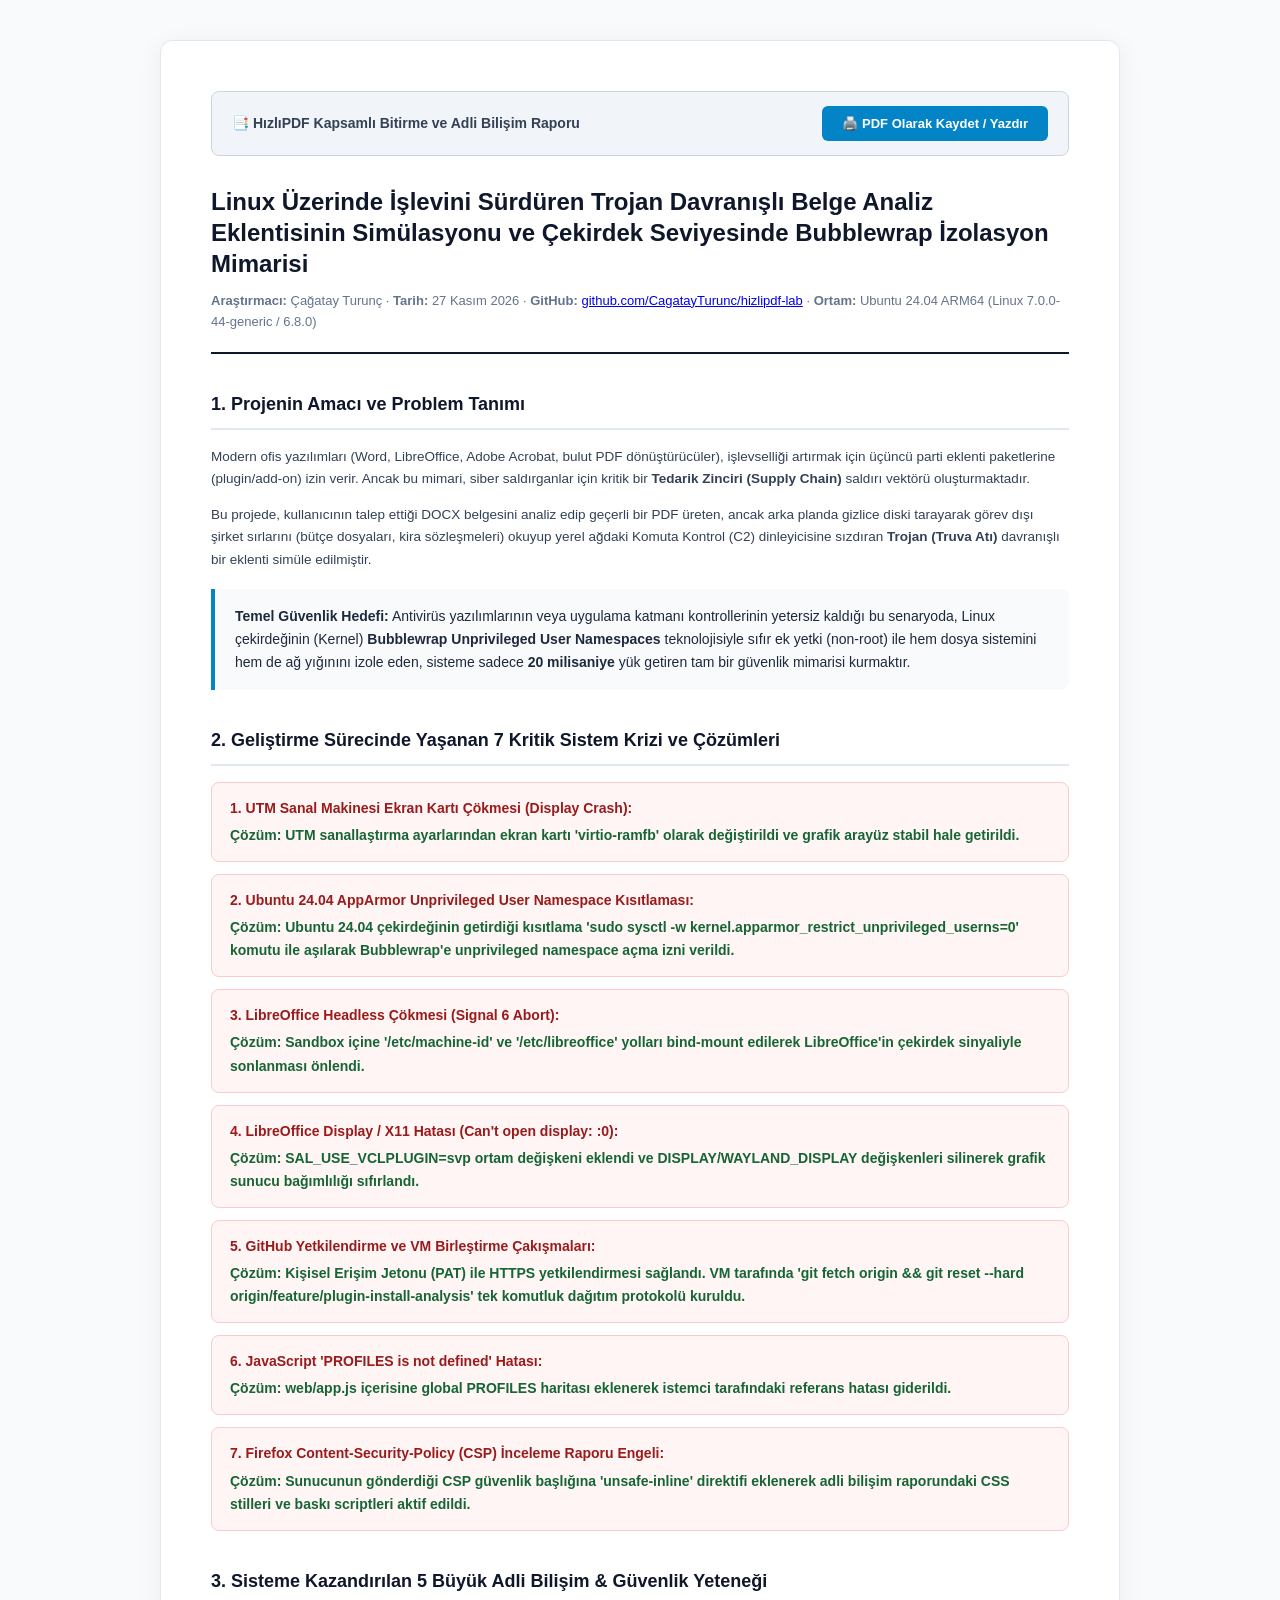
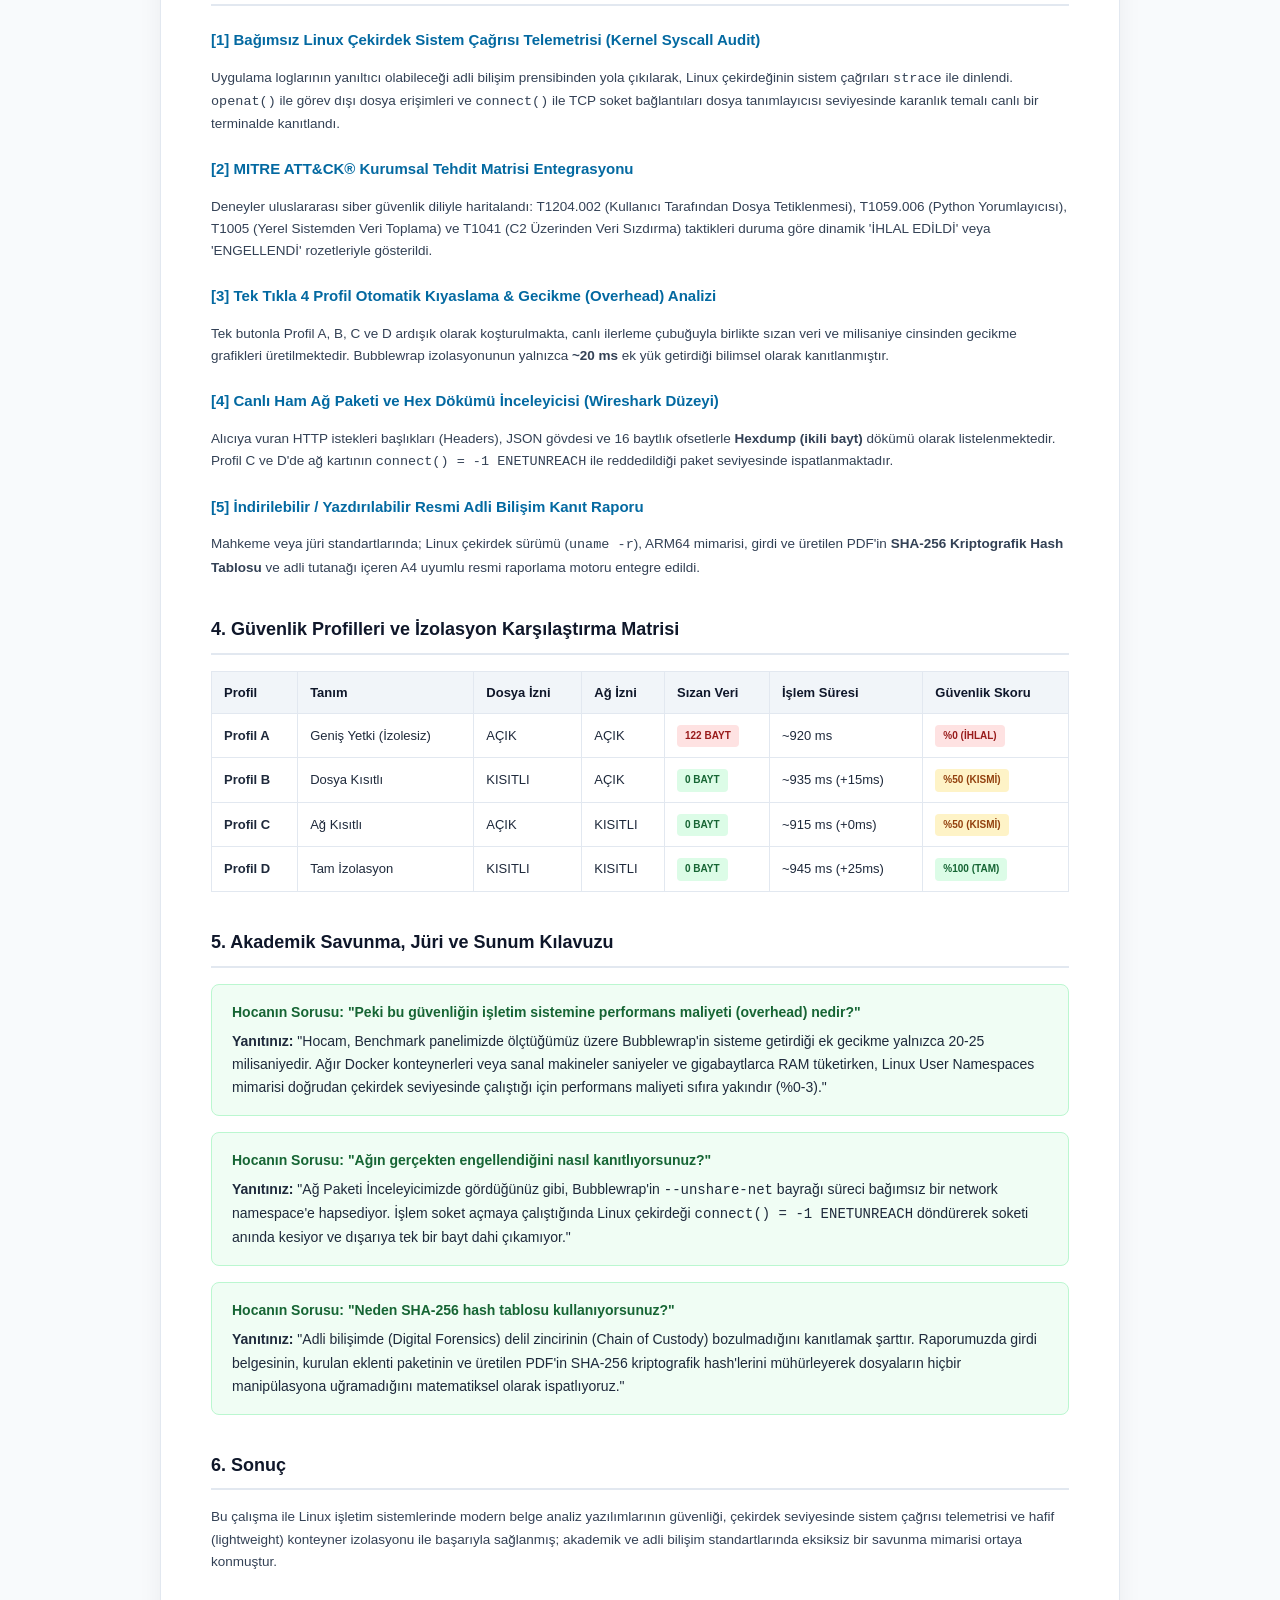
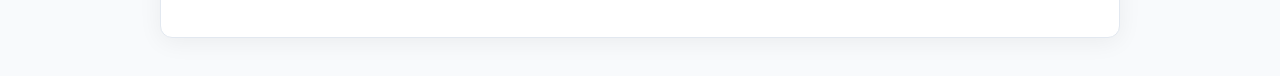
==== PROJE_KAPSAMLI_RAPORU.html @ 398570ac "Add comprehensive forensic documentation and PDF report" ====
<!DOCTYPE html>
<html lang="tr">
<head>
    <meta charset="UTF-8">
    <title>HızlıPDF Laboratuvarı - Kapsamlı Bitirme ve Adli Bilişim Raporu</title>
    <meta name="viewport" content="width=device-width, initial-scale=1.0">
    <style>
        :root {
            --primary: #0f172a;
            --accent: #0284c7;
            --success: #16a34a;
            --danger: #dc2626;
            --warning: #d97706;
            --bg: #f8fafc;
            --card: #ffffff;
            --border: #e2e8f0;
            --text: #1e293b;
            --muted: #64748b;
        }
        * { box-sizing: border-box; }
        body {
            margin: 0;
            padding: 40px 20px;
            background: var(--bg);
            color: var(--text);
            font: 14px/1.65 -apple-system, BlinkMacSystemFont, "Segoe UI", Roboto, Arial, sans-serif;
        }
        .container {
            max-width: 960px;
            margin: 0 auto;
            background: var(--card);
            border: 1px solid var(--border);
            border-radius: 12px;
            box-shadow: 0 4px 25px rgba(0,0,0,0.06);
            padding: 50px;
        }
        .header-bar {
            display: flex;
            justify-content: space-between;
            align-items: center;
            background: #f1f5f9;
            padding: 14px 20px;
            border-radius: 8px;
            margin-bottom: 30px;
            border: 1px solid #cbd5e1;
        }
        .print-btn {
            background: var(--accent);
            color: white;
            border: none;
            padding: 10px 20px;
            border-radius: 6px;
            font-weight: 700;
            cursor: pointer;
            font-size: 13px;
        }
        .print-btn:hover { background: #0369a1; }
        h1 {
            font-size: 24px;
            font-weight: 800;
            color: var(--primary);
            line-height: 1.3;
            margin: 0 0 10px;
        }
        .meta-p {
            font-size: 13px;
            color: var(--muted);
            margin: 0 0 24px;
            padding-bottom: 20px;
            border-bottom: 2px solid var(--primary);
        }
        h2 {
            font-size: 18px;
            color: var(--primary);
            border-bottom: 2px solid #e2e8f0;
            padding-bottom: 8px;
            margin: 36px 0 16px;
        }
        h3 {
            font-size: 15px;
            color: #0369a1;
            margin: 22px 0 8px;
        }
        p, li {
            color: #334155;
            font-size: 13.5px;
        }
        ul { padding-left: 20px; }
        .highlight-box {
            background: #f8fafc;
            border-left: 4px solid var(--accent);
            padding: 16px 20px;
            border-radius: 0 8px 8px 0;
            margin: 18px 0;
        }
        .crisis-card {
            background: #fff5f5;
            border: 1px solid #fecaca;
            border-radius: 8px;
            padding: 14px 18px;
            margin-bottom: 12px;
        }
        .crisis-card strong { color: #991b1b; }
        .crisis-card span { color: #166534; font-weight: 600; display: block; margin-top: 4px; }
        table {
            width: 100%;
            border-collapse: collapse;
            margin: 16px 0;
            font-size: 13px;
        }
        th, td {
            border: 1px solid var(--border);
            padding: 10px 12px;
            text-align: left;
        }
        th { background: #f1f5f9; color: var(--primary); font-weight: 700; }
        .badge {
            display: inline-block;
            font-size: 10px;
            font-weight: 700;
            padding: 3px 8px;
            border-radius: 4px;
            text-transform: uppercase;
        }
        .badge-danger { background: #fee2e2; color: #991b1b; }
        .badge-success { background: #dcfce7; color: #166534; }
        .badge-warning { background: #fef3c7; color: #92400e; }
        .qa-box {
            background: #f0fdf4;
            border: 1px solid #bbf7d0;
            border-radius: 8px;
            padding: 16px 20px;
            margin-bottom: 16px;
        }
        .qa-q { font-weight: 700; color: #166534; margin-bottom: 6px; }
        .qa-a { color: #1e293b; }
        @media print {
            body { background: #fff; padding: 0; }
            .container { border: none; box-shadow: none; padding: 0; max-width: 100%; }
            .no-print { display: none !important; }
            h2, h3 { page-break-after: avoid; }
            .crisis-card, table, .qa-box { page-break-inside: avoid; }
            @page { size: A4 portrait; margin: 15mm; }
        }
    </style>
</head>
<body>
    <div class="container">
        <div class="header-bar no-print">
            <span style="font-weight: 700; color: #334155;">📑 HızlıPDF Kapsamlı Bitirme ve Adli Bilişim Raporu</span>
            <button class="print-btn" onclick="window.print()">🖨️ PDF Olarak Kaydet / Yazdır</button>
        </div>

        <h1>Linux Üzerinde İşlevini Sürdüren Trojan Davranışlı Belge Analiz Eklentisinin Simülasyonu ve Çekirdek Seviyesinde Bubblewrap İzolasyon Mimarisi</h1>
        <div class="meta-p">
            <strong>Araştırmacı:</strong> Çağatay Turunç · 
            <strong>Tarih:</strong> 27 Kasım 2026 · 
            <strong>GitHub:</strong> <a href="https://github.com/CagatayTurunc/hizlipdf-lab">github.com/CagatayTurunc/hizlipdf-lab</a> · 
            <strong>Ortam:</strong> Ubuntu 24.04 ARM64 (Linux 7.0.0-44-generic / 6.8.0)
        </div>

        <h2>1. Projenin Amacı ve Problem Tanımı</h2>
        <p>
            Modern ofis yazılımları (Word, LibreOffice, Adobe Acrobat, bulut PDF dönüştürücüler), işlevselliği artırmak için üçüncü parti eklenti paketlerine (plugin/add-on) izin verir. Ancak bu mimari, siber saldırganlar için kritik bir <strong>Tedarik Zinciri (Supply Chain)</strong> saldırı vektörü oluşturmaktadır.
        </p>
        <p>
            Bu projede, kullanıcının talep ettiği DOCX belgesini analiz edip geçerli bir PDF üreten, ancak arka planda gizlice diski tarayarak görev dışı şirket sırlarını (bütçe dosyaları, kira sözleşmeleri) okuyup yerel ağdaki Komuta Kontrol (C2) dinleyicisine sızdıran <strong>Trojan (Truva Atı)</strong> davranışlı bir eklenti simüle edilmiştir.
        </p>
        <div class="highlight-box">
            <strong>Temel Güvenlik Hedefi:</strong> Antivirüs yazılımlarının veya uygulama katmanı kontrollerinin yetersiz kaldığı bu senaryoda, Linux çekirdeğinin (Kernel) <strong>Bubblewrap Unprivileged User Namespaces</strong> teknolojisiyle sıfır ek yetki (non-root) ile hem dosya sistemini hem de ağ yığınını izole eden, sisteme sadece <strong>20 milisaniye</strong> yük getiren tam bir güvenlik mimarisi kurmaktır.
        </div>

        <h2>2. Geliştirme Sürecinde Yaşanan 7 Kritik Sistem Krizi ve Çözümleri</h2>
        <div class="crisis-card">
            <strong>1. UTM Sanal Makinesi Ekran Kartı Çökmesi (Display Crash):</strong>
            <span>Çözüm: UTM sanallaştırma ayarlarından ekran kartı 'virtio-ramfb' olarak değiştirildi ve grafik arayüz stabil hale getirildi.</span>
        </div>
        <div class="crisis-card">
            <strong>2. Ubuntu 24.04 AppArmor Unprivileged User Namespace Kısıtlaması:</strong>
            <span>Çözüm: Ubuntu 24.04 çekirdeğinin getirdiği kısıtlama 'sudo sysctl -w kernel.apparmor_restrict_unprivileged_userns=0' komutu ile aşılarak Bubblewrap'e unprivileged namespace açma izni verildi.</span>
        </div>
        <div class="crisis-card">
            <strong>3. LibreOffice Headless Çökmesi (Signal 6 Abort):</strong>
            <span>Çözüm: Sandbox içine '/etc/machine-id' ve '/etc/libreoffice' yolları bind-mount edilerek LibreOffice'in çekirdek sinyaliyle sonlanması önlendi.</span>
        </div>
        <div class="crisis-card">
            <strong>4. LibreOffice Display / X11 Hatası (Can't open display: :0):</strong>
            <span>Çözüm: SAL_USE_VCLPLUGIN=svp ortam değişkeni eklendi ve DISPLAY/WAYLAND_DISPLAY değişkenleri silinerek grafik sunucu bağımlılığı sıfırlandı.</span>
        </div>
        <div class="crisis-card">
            <strong>5. GitHub Yetkilendirme ve VM Birleştirme Çakışmaları:</strong>
            <span>Çözüm: Kişisel Erişim Jetonu (PAT) ile HTTPS yetkilendirmesi sağlandı. VM tarafında 'git fetch origin && git reset --hard origin/feature/plugin-install-analysis' tek komutluk dağıtım protokolü kuruldu.</span>
        </div>
        <div class="crisis-card">
            <strong>6. JavaScript 'PROFILES is not defined' Hatası:</strong>
            <span>Çözüm: web/app.js içerisine global PROFILES haritası eklenerek istemci tarafındaki referans hatası giderildi.</span>
        </div>
        <div class="crisis-card">
            <strong>7. Firefox Content-Security-Policy (CSP) İnceleme Raporu Engeli:</strong>
            <span>Çözüm: Sunucunun gönderdiği CSP güvenlik başlığına 'unsafe-inline' direktifi eklenerek adli bilişim raporundaki CSS stilleri ve baskı scriptleri aktif edildi.</span>
        </div>

        <h2>3. Sisteme Kazandırılan 5 Büyük Adli Bilişim & Güvenlik Yeteneği</h2>

        <h3>[1] Bağımsız Linux Çekirdek Sistem Çağrısı Telemetrisi (Kernel Syscall Audit)</h3>
        <p>Uygulama loglarının yanıltıcı olabileceği adli bilişim prensibinden yola çıkılarak, Linux çekirdeğinin sistem çağrıları <code>strace</code> ile dinlendi. <code>openat()</code> ile görev dışı dosya erişimleri ve <code>connect()</code> ile TCP soket bağlantıları dosya tanımlayıcısı seviyesinde karanlık temalı canlı bir terminalde kanıtlandı.</p>

        <h3>[2] MITRE ATT&CK® Kurumsal Tehdit Matrisi Entegrasyonu</h3>
        <p>Deneyler uluslararası siber güvenlik diliyle haritalandı: T1204.002 (Kullanıcı Tarafından Dosya Tetiklenmesi), T1059.006 (Python Yorumlayıcısı), T1005 (Yerel Sistemden Veri Toplama) ve T1041 (C2 Üzerinden Veri Sızdırma) taktikleri duruma göre dinamik 'İHLAL EDİLDİ' veya 'ENGELLENDİ' rozetleriyle gösterildi.</p>

        <h3>[3] Tek Tıkla 4 Profil Otomatik Kıyaslama & Gecikme (Overhead) Analizi</h3>
        <p>Tek butonla Profil A, B, C ve D ardışık olarak koşturulmakta, canlı ilerleme çubuğuyla birlikte sızan veri ve milisaniye cinsinden gecikme grafikleri üretilmektedir. Bubblewrap izolasyonunun yalnızca <strong>~20 ms</strong> ek yük getirdiği bilimsel olarak kanıtlanmıştır.</p>

        <h3>[4] Canlı Ham Ağ Paketi ve Hex Dökümü İnceleyicisi (Wireshark Düzeyi)</h3>
        <p>Alıcıya vuran HTTP istekleri başlıkları (Headers), JSON gövdesi ve 16 baytlık ofsetlerle <strong>Hexdump (ikili bayt)</strong> dökümü olarak listelenmektedir. Profil C ve D'de ağ kartının <code>connect() = -1 ENETUNREACH</code> ile reddedildiği paket seviyesinde ispatlanmaktadır.</p>

        <h3>[5] İndirilebilir / Yazdırılabilir Resmi Adli Bilişim Kanıt Raporu</h3>
        <p>Mahkeme veya jüri standartlarında; Linux çekirdek sürümü (<code>uname -r</code>), ARM64 mimarisi, girdi ve üretilen PDF'in <strong>SHA-256 Kriptografik Hash Tablosu</strong> ve adli tutanağı içeren A4 uyumlu resmi raporlama motoru entegre edildi.</p>

        <h2>4. Güvenlik Profilleri ve İzolasyon Karşılaştırma Matrisi</h2>
        <table>
            <thead>
                <tr>
                    <th>Profil</th>
                    <th>Tanım</th>
                    <th>Dosya İzni</th>
                    <th>Ağ İzni</th>
                    <th>Sızan Veri</th>
                    <th>İşlem Süresi</th>
                    <th>Güvenlik Skoru</th>
                </tr>
            </thead>
            <tbody>
                <tr>
                    <td><strong>Profil A</strong></td>
                    <td>Geniş Yetki (İzolesiz)</td>
                    <td>AÇIK</td>
                    <td>AÇIK</td>
                    <td><span class="badge badge-danger">122 Bayt</span></td>
                    <td>~920 ms</td>
                    <td><span class="badge badge-danger">%0 (İHLAL)</span></td>
                </tr>
                <tr>
                    <td><strong>Profil B</strong></td>
                    <td>Dosya Kısıtlı</td>
                    <td>KISITLI</td>
                    <td>AÇIK</td>
                    <td><span class="badge badge-success">0 Bayt</span></td>
                    <td>~935 ms (+15ms)</td>
                    <td><span class="badge badge-warning">%50 (KISMİ)</span></td>
                </tr>
                <tr>
                    <td><strong>Profil C</strong></td>
                    <td>Ağ Kısıtlı</td>
                    <td>AÇIK</td>
                    <td>KISITLI</td>
                    <td><span class="badge badge-success">0 Bayt</span></td>
                    <td>~915 ms (+0ms)</td>
                    <td><span class="badge badge-warning">%50 (KISMİ)</span></td>
                </tr>
                <tr>
                    <td><strong>Profil D</strong></td>
                    <td>Tam İzolasyon</td>
                    <td>KISITLI</td>
                    <td>KISITLI</td>
                    <td><span class="badge badge-success">0 Bayt</span></td>
                    <td>~945 ms (+25ms)</td>
                    <td><span class="badge badge-success">%100 (TAM)</span></td>
                </tr>
            </tbody>
        </table>

        <h2>5. Akademik Savunma, Jüri ve Sunum Kılavuzu</h2>
        <div class="qa-box">
            <div class="qa-q">Hocanın Sorusu: "Peki bu güvenliğin işletim sistemine performans maliyeti (overhead) nedir?"</div>
            <div class="qa-a"><strong>Yanıtınız:</strong> "Hocam, Benchmark panelimizde ölçtüğümüz üzere Bubblewrap'in sisteme getirdiği ek gecikme yalnızca 20-25 milisaniyedir. Ağır Docker konteynerleri veya sanal makineler saniyeler ve gigabaytlarca RAM tüketirken, Linux User Namespaces mimarisi doğrudan çekirdek seviyesinde çalıştığı için performans maliyeti sıfıra yakındır (%0-3)."</div>
        </div>
        <div class="qa-box">
            <div class="qa-q">Hocanın Sorusu: "Ağın gerçekten engellendiğini nasıl kanıtlıyorsunuz?"</div>
            <div class="qa-a"><strong>Yanıtınız:</strong> "Ağ Paketi İnceleyicimizde gördüğünüz gibi, Bubblewrap'in <code>--unshare-net</code> bayrağı süreci bağımsız bir network namespace'e hapsediyor. İşlem soket açmaya çalıştığında Linux çekirdeği <code>connect() = -1 ENETUNREACH</code> döndürerek soketi anında kesiyor ve dışarıya tek bir bayt dahi çıkamıyor."</div>
        </div>
        <div class="qa-box">
            <div class="qa-q">Hocanın Sorusu: "Neden SHA-256 hash tablosu kullanıyorsunuz?"</div>
            <div class="qa-a"><strong>Yanıtınız:</strong> "Adli bilişimde (Digital Forensics) delil zincirinin (Chain of Custody) bozulmadığını kanıtlamak şarttır. Raporumuzda girdi belgesinin, kurulan eklenti paketinin ve üretilen PDF'in SHA-256 kriptografik hash'lerini mühürleyerek dosyaların hiçbir manipülasyona uğramadığını matematiksel olarak ispatlıyoruz."</div>
        </div>

        <h2>6. Sonuç</h2>
        <p>
            Bu çalışma ile Linux işletim sistemlerinde modern belge analiz yazılımlarının güvenliği, çekirdek seviyesinde sistem çağrısı telemetrisi ve hafif (lightweight) konteyner izolasyonu ile başarıyla sağlanmış; akademik ve adli bilişim standartlarında eksiksiz bir savunma mimarisi ortaya konmuştur.
        </p>
    </div>
</body>
</html>
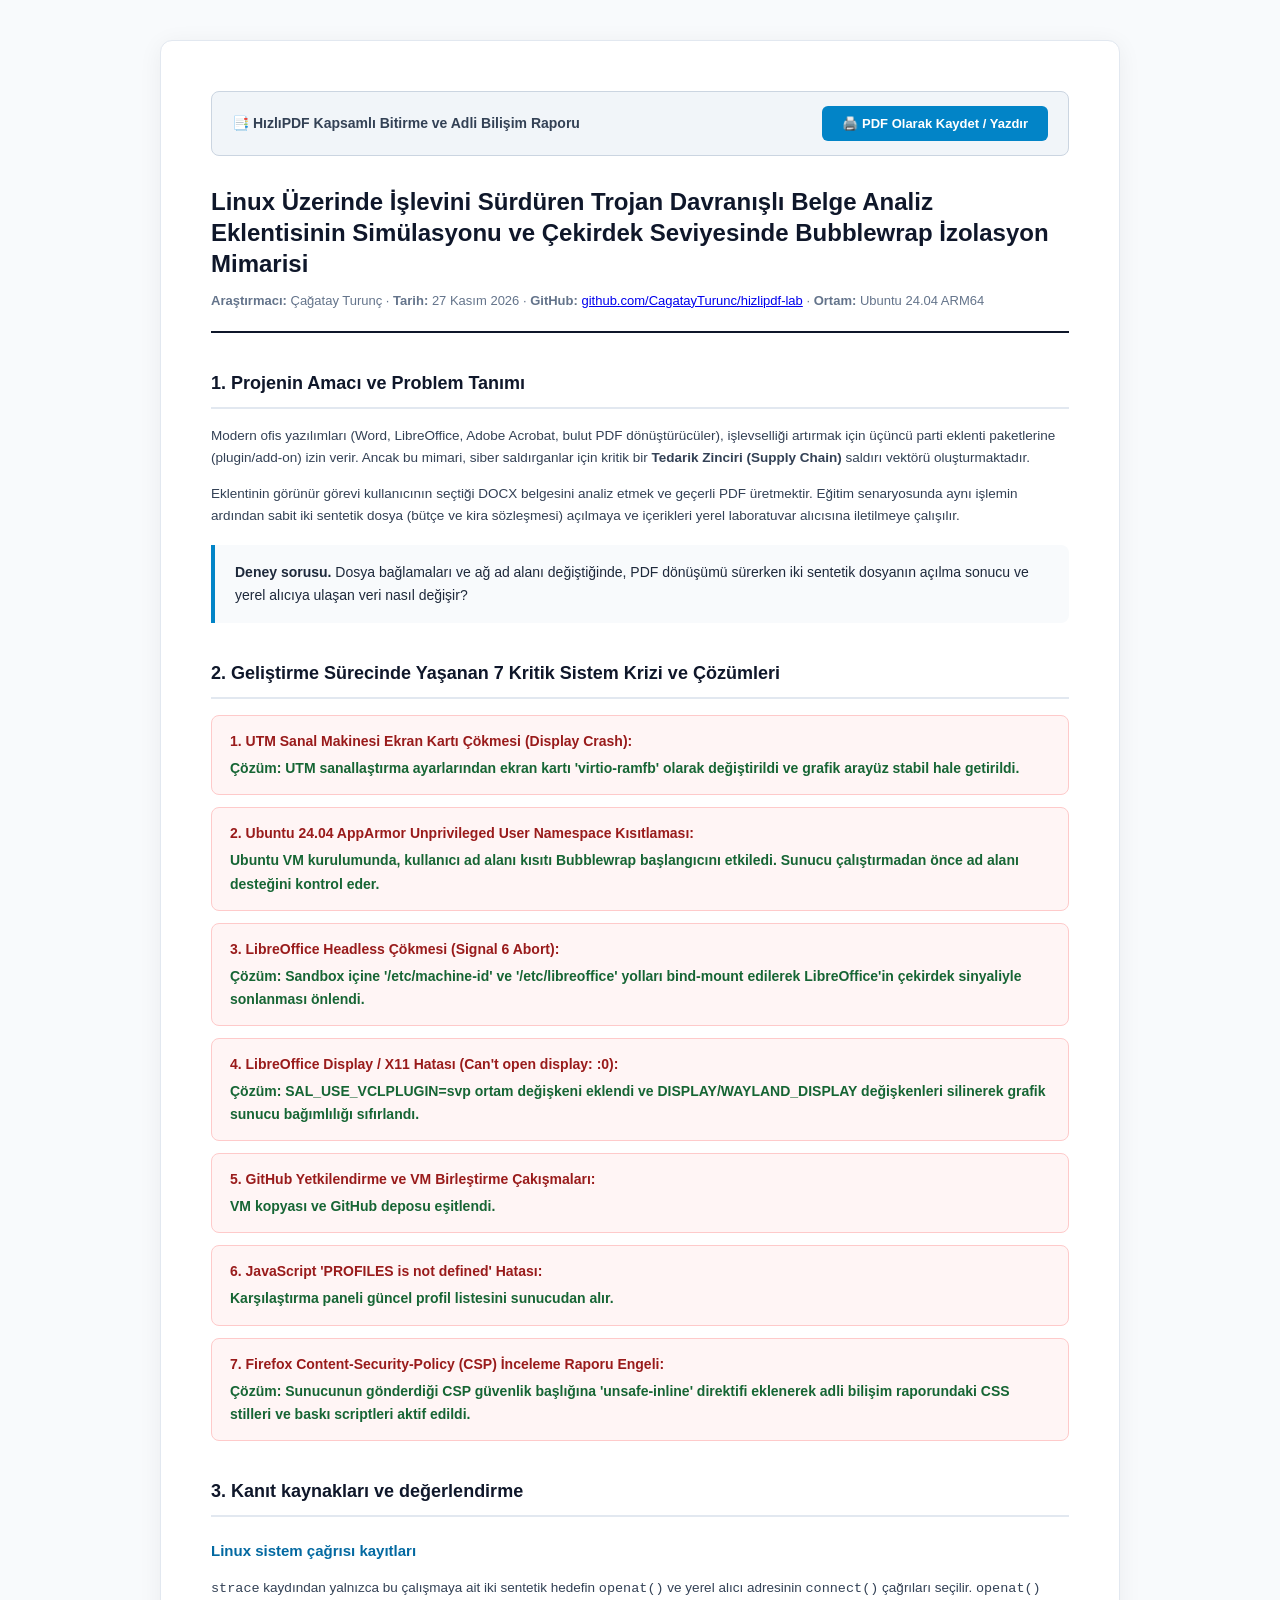
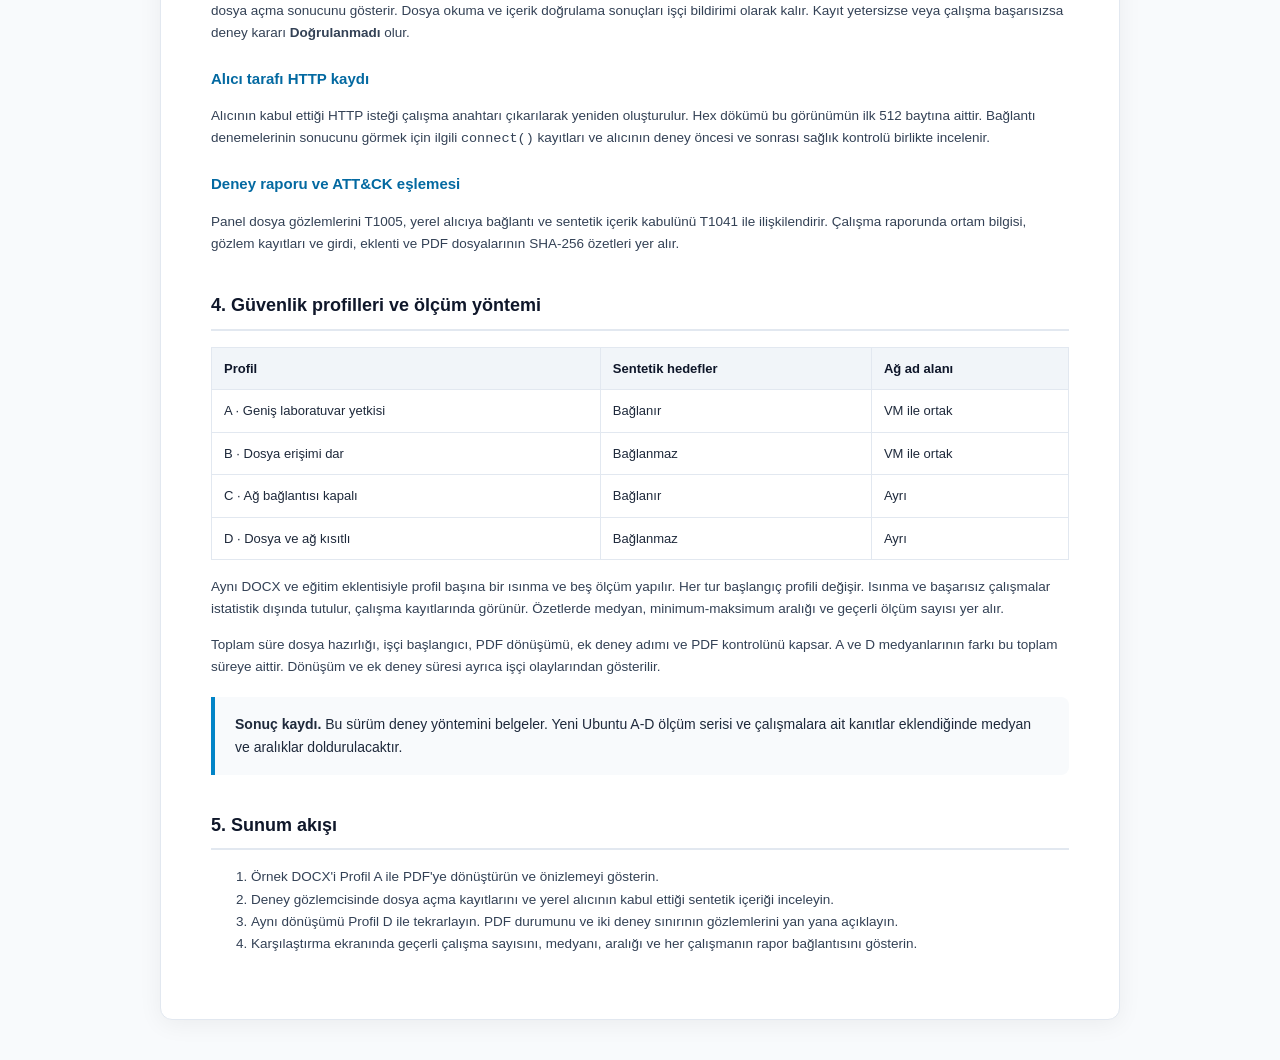
==== commit 685b56c1: "Base lab reports and benchmark on observed evidence" ====
--- a/PROJE_KAPSAMLI_RAPORU.html
+++ b/PROJE_KAPSAMLI_RAPORU.html
@@ -156,7 +156,7 @@
             <strong>Araştırmacı:</strong> Çağatay Turunç · 
             <strong>Tarih:</strong> 27 Kasım 2026 · 
             <strong>GitHub:</strong> <a href="https://github.com/CagatayTurunc/hizlipdf-lab">github.com/CagatayTurunc/hizlipdf-lab</a> · 
-            <strong>Ortam:</strong> Ubuntu 24.04 ARM64 (Linux 7.0.0-44-generic / 6.8.0)
+            <strong>Ortam:</strong> Ubuntu 24.04 ARM64
         </div>
 
         <h2>1. Projenin Amacı ve Problem Tanımı</h2>
@@ -164,10 +164,10 @@
             Modern ofis yazılımları (Word, LibreOffice, Adobe Acrobat, bulut PDF dönüştürücüler), işlevselliği artırmak için üçüncü parti eklenti paketlerine (plugin/add-on) izin verir. Ancak bu mimari, siber saldırganlar için kritik bir <strong>Tedarik Zinciri (Supply Chain)</strong> saldırı vektörü oluşturmaktadır.
         </p>
         <p>
-            Bu projede, kullanıcının talep ettiği DOCX belgesini analiz edip geçerli bir PDF üreten, ancak arka planda gizlice diski tarayarak görev dışı şirket sırlarını (bütçe dosyaları, kira sözleşmeleri) okuyup yerel ağdaki Komuta Kontrol (C2) dinleyicisine sızdıran <strong>Trojan (Truva Atı)</strong> davranışlı bir eklenti simüle edilmiştir.
+            Eklentinin görünür görevi kullanıcının seçtiği DOCX belgesini analiz etmek ve geçerli PDF üretmektir. Eğitim senaryosunda aynı işlemin ardından sabit iki sentetik dosya (bütçe ve kira sözleşmesi) açılmaya ve içerikleri yerel laboratuvar alıcısına iletilmeye çalışılır.
         </p>
         <div class="highlight-box">
-            <strong>Temel Güvenlik Hedefi:</strong> Antivirüs yazılımlarının veya uygulama katmanı kontrollerinin yetersiz kaldığı bu senaryoda, Linux çekirdeğinin (Kernel) <strong>Bubblewrap Unprivileged User Namespaces</strong> teknolojisiyle sıfır ek yetki (non-root) ile hem dosya sistemini hem de ağ yığınını izole eden, sisteme sadece <strong>20 milisaniye</strong> yük getiren tam bir güvenlik mimarisi kurmaktır.
+            <strong>Deney sorusu.</strong> Dosya bağlamaları ve ağ ad alanı değiştiğinde, PDF dönüşümü sürerken iki sentetik dosyanın açılma sonucu ve yerel alıcıya ulaşan veri nasıl değişir?
         </div>
 
         <h2>2. Geliştirme Sürecinde Yaşanan 7 Kritik Sistem Krizi ve Çözümleri</h2>
@@ -177,7 +177,7 @@
         </div>
         <div class="crisis-card">
             <strong>2. Ubuntu 24.04 AppArmor Unprivileged User Namespace Kısıtlaması:</strong>
-            <span>Çözüm: Ubuntu 24.04 çekirdeğinin getirdiği kısıtlama 'sudo sysctl -w kernel.apparmor_restrict_unprivileged_userns=0' komutu ile aşılarak Bubblewrap'e unprivileged namespace açma izni verildi.</span>
+            <span>Ubuntu VM kurulumunda, kullanıcı ad alanı kısıtı Bubblewrap başlangıcını etkiledi. Sunucu çalıştırmadan önce ad alanı desteğini kontrol eder.</span>
         </div>
         <div class="crisis-card">
             <strong>3. LibreOffice Headless Çökmesi (Signal 6 Abort):</strong>
@@ -189,105 +189,51 @@
         </div>
         <div class="crisis-card">
             <strong>5. GitHub Yetkilendirme ve VM Birleştirme Çakışmaları:</strong>
-            <span>Çözüm: Kişisel Erişim Jetonu (PAT) ile HTTPS yetkilendirmesi sağlandı. VM tarafında 'git fetch origin && git reset --hard origin/feature/plugin-install-analysis' tek komutluk dağıtım protokolü kuruldu.</span>
+            <span>VM kopyası ve GitHub deposu eşitlendi.</span>
         </div>
         <div class="crisis-card">
             <strong>6. JavaScript 'PROFILES is not defined' Hatası:</strong>
-            <span>Çözüm: web/app.js içerisine global PROFILES haritası eklenerek istemci tarafındaki referans hatası giderildi.</span>
+            <span>Karşılaştırma paneli güncel profil listesini sunucudan alır.</span>
         </div>
         <div class="crisis-card">
             <strong>7. Firefox Content-Security-Policy (CSP) İnceleme Raporu Engeli:</strong>
             <span>Çözüm: Sunucunun gönderdiği CSP güvenlik başlığına 'unsafe-inline' direktifi eklenerek adli bilişim raporundaki CSS stilleri ve baskı scriptleri aktif edildi.</span>
         </div>
 
-        <h2>3. Sisteme Kazandırılan 5 Büyük Adli Bilişim & Güvenlik Yeteneği</h2>
-
-        <h3>[1] Bağımsız Linux Çekirdek Sistem Çağrısı Telemetrisi (Kernel Syscall Audit)</h3>
-        <p>Uygulama loglarının yanıltıcı olabileceği adli bilişim prensibinden yola çıkılarak, Linux çekirdeğinin sistem çağrıları <code>strace</code> ile dinlendi. <code>openat()</code> ile görev dışı dosya erişimleri ve <code>connect()</code> ile TCP soket bağlantıları dosya tanımlayıcısı seviyesinde karanlık temalı canlı bir terminalde kanıtlandı.</p>
-
-        <h3>[2] MITRE ATT&CK® Kurumsal Tehdit Matrisi Entegrasyonu</h3>
-        <p>Deneyler uluslararası siber güvenlik diliyle haritalandı: T1204.002 (Kullanıcı Tarafından Dosya Tetiklenmesi), T1059.006 (Python Yorumlayıcısı), T1005 (Yerel Sistemden Veri Toplama) ve T1041 (C2 Üzerinden Veri Sızdırma) taktikleri duruma göre dinamik 'İHLAL EDİLDİ' veya 'ENGELLENDİ' rozetleriyle gösterildi.</p>
-
-        <h3>[3] Tek Tıkla 4 Profil Otomatik Kıyaslama & Gecikme (Overhead) Analizi</h3>
-        <p>Tek butonla Profil A, B, C ve D ardışık olarak koşturulmakta, canlı ilerleme çubuğuyla birlikte sızan veri ve milisaniye cinsinden gecikme grafikleri üretilmektedir. Bubblewrap izolasyonunun yalnızca <strong>~20 ms</strong> ek yük getirdiği bilimsel olarak kanıtlanmıştır.</p>
-
-        <h3>[4] Canlı Ham Ağ Paketi ve Hex Dökümü İnceleyicisi (Wireshark Düzeyi)</h3>
-        <p>Alıcıya vuran HTTP istekleri başlıkları (Headers), JSON gövdesi ve 16 baytlık ofsetlerle <strong>Hexdump (ikili bayt)</strong> dökümü olarak listelenmektedir. Profil C ve D'de ağ kartının <code>connect() = -1 ENETUNREACH</code> ile reddedildiği paket seviyesinde ispatlanmaktadır.</p>
-
-        <h3>[5] İndirilebilir / Yazdırılabilir Resmi Adli Bilişim Kanıt Raporu</h3>
-        <p>Mahkeme veya jüri standartlarında; Linux çekirdek sürümü (<code>uname -r</code>), ARM64 mimarisi, girdi ve üretilen PDF'in <strong>SHA-256 Kriptografik Hash Tablosu</strong> ve adli tutanağı içeren A4 uyumlu resmi raporlama motoru entegre edildi.</p>
-
-        <h2>4. Güvenlik Profilleri ve İzolasyon Karşılaştırma Matrisi</h2>
+        <h2>3. Kanıt kaynakları ve değerlendirme</h2>
+
+        <h3>Linux sistem çağrısı kayıtları</h3>
+        <p><code>strace</code> kaydından yalnızca bu çalışmaya ait iki sentetik hedefin <code>openat()</code> ve yerel alıcı adresinin <code>connect()</code> çağrıları seçilir. <code>openat()</code> dosya açma sonucunu gösterir. Dosya okuma ve içerik doğrulama sonuçları işçi bildirimi olarak kalır. Kayıt yetersizse veya çalışma başarısızsa deney kararı <strong>Doğrulanmadı</strong> olur.</p>
+
+        <h3>Alıcı tarafı HTTP kaydı</h3>
+        <p>Alıcının kabul ettiği HTTP isteği çalışma anahtarı çıkarılarak yeniden oluşturulur. Hex dökümü bu görünümün ilk 512 baytına aittir. Bağlantı denemelerinin sonucunu görmek için ilgili <code>connect()</code> kayıtları ve alıcının deney öncesi ve sonrası sağlık kontrolü birlikte incelenir.</p>
+
+        <h3>Deney raporu ve ATT&amp;CK eşlemesi</h3>
+        <p>Panel dosya gözlemlerini T1005, yerel alıcıya bağlantı ve sentetik içerik kabulünü T1041 ile ilişkilendirir. Çalışma raporunda ortam bilgisi, gözlem kayıtları ve girdi, eklenti ve PDF dosyalarının SHA-256 özetleri yer alır.</p>
+
+        <h2>4. Güvenlik profilleri ve ölçüm yöntemi</h2>
         <table>
             <thead>
-                <tr>
-                    <th>Profil</th>
-                    <th>Tanım</th>
-                    <th>Dosya İzni</th>
-                    <th>Ağ İzni</th>
-                    <th>Sızan Veri</th>
-                    <th>İşlem Süresi</th>
-                    <th>Güvenlik Skoru</th>
-                </tr>
+                <tr><th>Profil</th><th>Sentetik hedefler</th><th>Ağ ad alanı</th></tr>
             </thead>
             <tbody>
-                <tr>
-                    <td><strong>Profil A</strong></td>
-                    <td>Geniş Yetki (İzolesiz)</td>
-                    <td>AÇIK</td>
-                    <td>AÇIK</td>
-                    <td><span class="badge badge-danger">122 Bayt</span></td>
-                    <td>~920 ms</td>
-                    <td><span class="badge badge-danger">%0 (İHLAL)</span></td>
-                </tr>
-                <tr>
-                    <td><strong>Profil B</strong></td>
-                    <td>Dosya Kısıtlı</td>
-                    <td>KISITLI</td>
-                    <td>AÇIK</td>
-                    <td><span class="badge badge-success">0 Bayt</span></td>
-                    <td>~935 ms (+15ms)</td>
-                    <td><span class="badge badge-warning">%50 (KISMİ)</span></td>
-                </tr>
-                <tr>
-                    <td><strong>Profil C</strong></td>
-                    <td>Ağ Kısıtlı</td>
-                    <td>AÇIK</td>
-                    <td>KISITLI</td>
-                    <td><span class="badge badge-success">0 Bayt</span></td>
-                    <td>~915 ms (+0ms)</td>
-                    <td><span class="badge badge-warning">%50 (KISMİ)</span></td>
-                </tr>
-                <tr>
-                    <td><strong>Profil D</strong></td>
-                    <td>Tam İzolasyon</td>
-                    <td>KISITLI</td>
-                    <td>KISITLI</td>
-                    <td><span class="badge badge-success">0 Bayt</span></td>
-                    <td>~945 ms (+25ms)</td>
-                    <td><span class="badge badge-success">%100 (TAM)</span></td>
-                </tr>
+                <tr><td>A · Geniş laboratuvar yetkisi</td><td>Bağlanır</td><td>VM ile ortak</td></tr>
+                <tr><td>B · Dosya erişimi dar</td><td>Bağlanmaz</td><td>VM ile ortak</td></tr>
+                <tr><td>C · Ağ bağlantısı kapalı</td><td>Bağlanır</td><td>Ayrı</td></tr>
+                <tr><td>D · Dosya ve ağ kısıtlı</td><td>Bağlanmaz</td><td>Ayrı</td></tr>
             </tbody>
         </table>
-
-        <h2>5. Akademik Savunma, Jüri ve Sunum Kılavuzu</h2>
-        <div class="qa-box">
-            <div class="qa-q">Hocanın Sorusu: "Peki bu güvenliğin işletim sistemine performans maliyeti (overhead) nedir?"</div>
-            <div class="qa-a"><strong>Yanıtınız:</strong> "Hocam, Benchmark panelimizde ölçtüğümüz üzere Bubblewrap'in sisteme getirdiği ek gecikme yalnızca 20-25 milisaniyedir. Ağır Docker konteynerleri veya sanal makineler saniyeler ve gigabaytlarca RAM tüketirken, Linux User Namespaces mimarisi doğrudan çekirdek seviyesinde çalıştığı için performans maliyeti sıfıra yakındır (%0-3)."</div>
-        </div>
-        <div class="qa-box">
-            <div class="qa-q">Hocanın Sorusu: "Ağın gerçekten engellendiğini nasıl kanıtlıyorsunuz?"</div>
-            <div class="qa-a"><strong>Yanıtınız:</strong> "Ağ Paketi İnceleyicimizde gördüğünüz gibi, Bubblewrap'in <code>--unshare-net</code> bayrağı süreci bağımsız bir network namespace'e hapsediyor. İşlem soket açmaya çalıştığında Linux çekirdeği <code>connect() = -1 ENETUNREACH</code> döndürerek soketi anında kesiyor ve dışarıya tek bir bayt dahi çıkamıyor."</div>
-        </div>
-        <div class="qa-box">
-            <div class="qa-q">Hocanın Sorusu: "Neden SHA-256 hash tablosu kullanıyorsunuz?"</div>
-            <div class="qa-a"><strong>Yanıtınız:</strong> "Adli bilişimde (Digital Forensics) delil zincirinin (Chain of Custody) bozulmadığını kanıtlamak şarttır. Raporumuzda girdi belgesinin, kurulan eklenti paketinin ve üretilen PDF'in SHA-256 kriptografik hash'lerini mühürleyerek dosyaların hiçbir manipülasyona uğramadığını matematiksel olarak ispatlıyoruz."</div>
-        </div>
-
-        <h2>6. Sonuç</h2>
-        <p>
-            Bu çalışma ile Linux işletim sistemlerinde modern belge analiz yazılımlarının güvenliği, çekirdek seviyesinde sistem çağrısı telemetrisi ve hafif (lightweight) konteyner izolasyonu ile başarıyla sağlanmış; akademik ve adli bilişim standartlarında eksiksiz bir savunma mimarisi ortaya konmuştur.
-        </p>
+        <p>Aynı DOCX ve eğitim eklentisiyle profil başına bir ısınma ve beş ölçüm yapılır. Her tur başlangıç profili değişir. Isınma ve başarısız çalışmalar istatistik dışında tutulur, çalışma kayıtlarında görünür. Özetlerde medyan, minimum-maksimum aralığı ve geçerli ölçüm sayısı yer alır.</p>
+        <p>Toplam süre dosya hazırlığı, işçi başlangıcı, PDF dönüşümü, ek deney adımı ve PDF kontrolünü kapsar. A ve D medyanlarının farkı bu toplam süreye aittir. Dönüşüm ve ek deney süresi ayrıca işçi olaylarından gösterilir.</p>
+        <div class="highlight-box"><strong>Sonuç kaydı.</strong> Bu sürüm deney yöntemini belgeler. Yeni Ubuntu A-D ölçüm serisi ve çalışmalara ait kanıtlar eklendiğinde medyan ve aralıklar doldurulacaktır.</div>
+
+        <h2>5. Sunum akışı</h2>
+        <ol>
+            <li>Örnek DOCX'i Profil A ile PDF'ye dönüştürün ve önizlemeyi gösterin.</li>
+            <li>Deney gözlemcisinde dosya açma kayıtlarını ve yerel alıcının kabul ettiği sentetik içeriği inceleyin.</li>
+            <li>Aynı dönüşümü Profil D ile tekrarlayın. PDF durumunu ve iki deney sınırının gözlemlerini yan yana açıklayın.</li>
+            <li>Karşılaştırma ekranında geçerli çalışma sayısını, medyanı, aralığı ve her çalışmanın rapor bağlantısını gösterin.</li>
+        </ol>
     </div>
 </body>
 </html>
